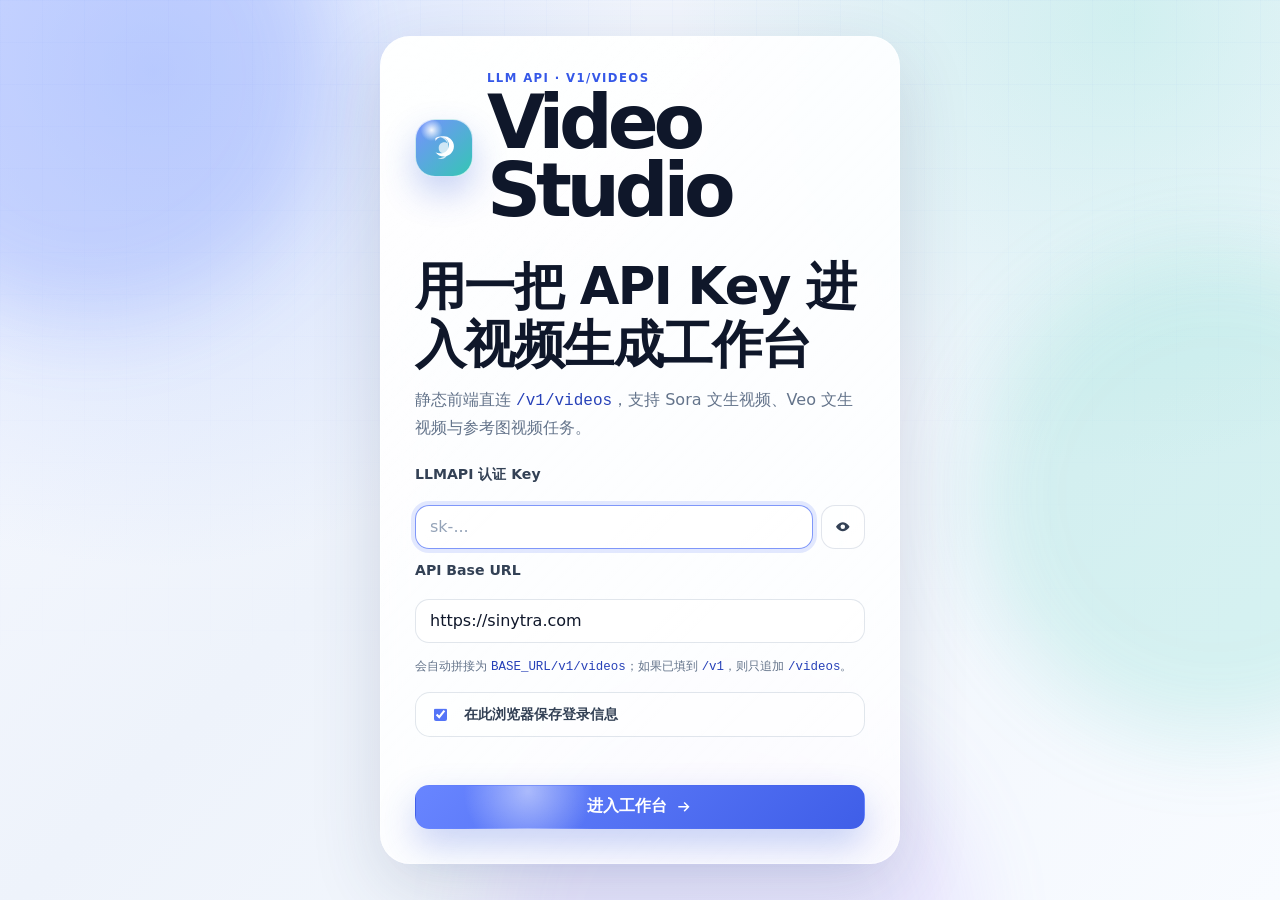
==== index.html @ 38dd2fe5 "Initial standalone video studio" ====
<!doctype html>
<html lang="zh-CN">
  <head>
    <meta charset="UTF-8" />
    <meta name="viewport" content="width=device-width, initial-scale=1.0" />
    <meta http-equiv="Cache-Control" content="no-store" />
    <meta http-equiv="Pragma" content="no-cache" />
    <title>工作台 · LLM Video Studio</title>
    <link rel="stylesheet" href="./styles.css" />
  </head>
  <body>
    <div class="ambient ambient-a" aria-hidden="true"></div>
    <div class="ambient ambient-b" aria-hidden="true"></div>
    <div class="ambient ambient-c" aria-hidden="true"></div>

    <section id="appView" class="app-view">
      <header class="topbar glass-panel">
        <div class="topbar-brand">
          <span class="brand-mark small" aria-hidden="true">
            <svg viewBox="0 0 24 24" role="img">
              <path d="M5.4 7.2c2.4-3.7 7.6-4.4 10.9-1.5 3.4 2.9 3.4 8.1 0 11-3.3 2.9-8.5 2.2-10.9-1.5 2.6 1.7 6.1 1.3 8.2-.9 2.2-2.3 2.2-5.9 0-8.2-2.1-2.2-5.6-2.6-8.2-.9Z" />
              <path d="M7.8 12.1c0-2.2 1.8-4 4-4 1.1 0 2.1.4 2.8 1.1a5.3 5.3 0 0 0-7.4-4.8A7.5 7.5 0 1 1 7.2 20a5.3 5.3 0 0 0 7.4-4.8 4 4 0 0 1-6.8-3.1Z" opacity=".72" />
            </svg>
          </span>
          <div>
            <strong>LLM Video Studio</strong>
            <span id="maskedKey">sk-****</span>
          </div>
        </div>

        <nav class="mode-tabs" aria-label="页面导航">
          <button class="tab-button active" type="button" data-scroll-target="workspace">生成</button>
          <button class="tab-button" type="button" data-scroll-target="historySection">任务</button>
          <button class="tab-button" type="button" data-scroll-target="apiSection">API</button>
        </nav>

        <div class="topbar-actions">
          <label class="sr-only" for="appBaseUrlInput">API Base URL</label>
          <input id="appBaseUrlInput" class="inline-input" type="url" />
          <button id="saveSettingsButton" class="ghost-button" type="button">保存</button>
          <button id="logoutButton" class="ghost-button strong" type="button">退出</button>
        </div>
      </header>

      <main id="workspace" class="workspace">
        <aside class="glass-panel panel config-panel reveal delay-1">
          <div class="panel-head">
            <div>
              <p class="eyebrow">Settings</p>
              <h2>模型与参数</h2>
            </div>
            <span id="endpointBadge" class="status-chip">/v1/videos</span>
          </div>

          <form id="videoForm" class="video-form">
            <div class="field">
              <label for="modelSelect">模型</label>
              <select id="modelSelect" name="model"></select>
            </div>

            <div class="field">
              <span class="label-text">任务类型</span>
              <div class="segmented" role="radiogroup" aria-label="任务类型">
                <label>
                  <input type="radio" name="type" value="1" checked />
                  <span>文生视频</span>
                </label>
                <label>
                  <input type="radio" name="type" value="2" />
                  <span>首尾帧</span>
                </label>
                <label>
                  <input type="radio" name="type" value="3" />
                  <span>参考图</span>
                </label>
              </div>
            </div>

            <div class="field-grid">
              <div class="field">
                <label for="aspectRatioSelect">比例</label>
                <select id="aspectRatioSelect" name="aspect_ratio">
                  <option value="16:9">16:9</option>
                  <option value="9:16">9:16</option>
                  <option value="1:1">1:1</option>
                  <option value="4:3">4:3</option>
                  <option value="3:4">3:4</option>
                  <option value="21:9">21:9</option>
                </select>
              </div>
              <div class="field">
                <label for="secondsSelect">时长</label>
                <select id="secondsSelect" name="seconds">
                  <option value="4">4 秒</option>
                  <option value="6" selected>6 秒</option>
                  <option value="8">8 秒</option>
                  <option value="12">12 秒</option>
                </select>
              </div>
            </div>

            <div class="field-grid">
              <div class="field">
                <label for="sizeInput">尺寸 size</label>
                <input id="sizeInput" name="size" type="text" placeholder="1280x720" />
              </div>
              <div class="field">
                <label for="pollIntervalInput">轮询间隔</label>
                <select id="pollIntervalInput">
                  <option value="3000">3 秒</option>
                  <option value="5000" selected>5 秒</option>
                  <option value="8000">8 秒</option>
                </select>
              </div>
            </div>

            <label class="switch-row" for="audioToggle">
              <span>
                <strong>生成音频</strong>
                <small>Sora 使用 generateAudio，Veo 使用 generate_audio</small>
              </span>
              <input id="audioToggle" name="audio" type="checkbox" />
            </label>

            <div id="imageFields" class="field image-fields" hidden>
              <div class="field-head">
                <label id="imageFieldsTitle">参考图片</label>
                <span id="uploadEndpointHint" class="upload-endpoint"></span>
              </div>
              <div id="imageUploadGrid" class="image-upload-grid">
                <div class="upload-box" data-upload-slot="reference" hidden>
                  <input id="referenceImageInput" class="sr-only" type="file" accept="image/*" data-upload-input="reference" />
                  <label class="upload-drop" for="referenceImageInput">
                    <span class="upload-preview" aria-hidden="true">
                      <img alt="" data-upload-preview="reference" hidden />
                    </span>
                    <span class="upload-copy">
                      <strong data-upload-title="reference">参考图</strong>
                      <small data-upload-meta="reference">点击上传图片</small>
                    </span>
                  </label>
                  <button class="ghost-button compact delete-upload" type="button" data-clear-slot="reference" aria-label="删除参考图">删除</button>
                </div>

                <div class="upload-box" data-upload-slot="first" hidden>
                  <input id="firstFrameInput" class="sr-only" type="file" accept="image/*" data-upload-input="first" />
                  <label class="upload-drop" for="firstFrameInput">
                    <span class="upload-preview" aria-hidden="true">
                      <img alt="" data-upload-preview="first" hidden />
                    </span>
                    <span class="upload-copy">
                      <strong data-upload-title="first">首帧</strong>
                      <small data-upload-meta="first">点击上传首帧图片</small>
                    </span>
                  </label>
                  <button class="ghost-button compact delete-upload" type="button" data-clear-slot="first" aria-label="删除首帧图片">删除</button>
                </div>

                <div class="upload-box" data-upload-slot="last" hidden>
                  <input id="lastFrameInput" class="sr-only" type="file" accept="image/*" data-upload-input="last" />
                  <label class="upload-drop" for="lastFrameInput">
                    <span class="upload-preview" aria-hidden="true">
                      <img alt="" data-upload-preview="last" hidden />
                    </span>
                    <span class="upload-copy">
                      <strong data-upload-title="last">尾帧</strong>
                      <small data-upload-meta="last">点击上传尾帧图片</small>
                    </span>
                  </label>
                  <button class="ghost-button compact delete-upload" type="button" data-clear-slot="last" aria-label="删除尾帧图片">删除</button>
                </div>
              </div>
              <p class="field-hint">图片会先上传到当前服务的上传 API，视频任务中只提交服务器返回的图片 URL。</p>
            </div>

            <div class="field">
              <label for="negativePromptInput">负面提示词</label>
              <input id="negativePromptInput" name="negative_prompt" type="text" placeholder="blur, distortion, low quality" />
            </div>
          </form>
        </aside>

        <section class="glass-panel panel prompt-panel reveal delay-2">
          <div class="panel-head">
            <div>
              <p class="eyebrow">Prompt</p>
              <h2>创意描述</h2>
            </div>
          </div>

          <label class="sr-only" for="promptInput">视频描述</label>
          <textarea
            id="promptInput"
            name="prompt"
            placeholder="描述镜头、主体、运动、光线与氛围..."
            spellcheck="false"
          >A tracking shot through a futuristic train station, glass reflections, soft neon light, cinematic depth of field</textarea>

          <div class="submit-row">
            <button id="generateButton" class="primary-button wide" type="button">
              <span>开始生成</span>
              <svg viewBox="0 0 24 24" aria-hidden="true">
                <path d="m11 4 1.7 4.8L17.5 10l-4.8 1.7L11 16.5l-1.7-4.8L4.5 10l4.8-1.2L11 4Zm6.2 8.8.9 2.4 2.4.8-2.4.9-.9 2.4-.8-2.4-2.4-.9 2.4-.8.8-2.4Z" />
              </svg>
            </button>
            <button id="copyPayloadButton" class="ghost-button" type="button">复制 JSON</button>
          </div>

          <section id="apiSection" class="api-preview">
            <div class="section-title">
              <h3>请求体预览</h3>
              <span id="payloadMode">Veo 字段</span>
            </div>
            <pre><code id="payloadPreview">{}</code></pre>
          </section>
        </section>

        <aside class="glass-panel panel result-panel reveal delay-3">
          <div class="panel-head">
            <div>
              <p class="eyebrow">Result</p>
              <h2>生成结果</h2>
            </div>
            <button id="clearResultButton" class="link-button" type="button">清空</button>
          </div>

          <div id="resultStage" class="video-stage">
            <div id="resultEmpty" class="result-empty">
              <svg viewBox="0 0 120 120" aria-hidden="true">
                <path d="M21 34c0-8.3 6.7-15 15-15h48c8.3 0 15 6.7 15 15v52c0 8.3-6.7 15-15 15H36c-8.3 0-15-6.7-15-15V34Z" />
                <path d="m45 43 29 17-29 17V43Z" />
              </svg>
              <p>创建任务后，视频 URL 与轮询状态会显示在这里。</p>
            </div>
            <video id="resultVideo" controls playsinline hidden></video>
            <div id="resultWaiting" class="result-waiting" hidden>
              <svg viewBox="0 0 120 120" aria-hidden="true">
                <path d="M21 34c0-8.3 6.7-15 15-15h48c8.3 0 15 6.7 15 15v52c0 8.3-6.7 15-15 15H36c-8.3 0-15-6.7-15-15V34Z" />
                <path d="m45 43 29 17-29 17V43Z" />
              </svg>
              <p>任务已创建，正在等待视频 URL。</p>
            </div>
          </div>

          <div id="resultContent" class="result-content" hidden>
            <div class="task-status">
              <span id="taskStatusChip" class="status-chip">queued</span>
              <span id="taskIdText"></span>
            </div>
            <div class="progress-track" aria-label="任务进度">
              <span id="progressBar"></span>
            </div>
            <div id="resultLinks" class="result-links"></div>
            <pre class="response-box"><code id="responseJson">{}</code></pre>
            <div class="result-actions">
              <button id="pollButton" class="ghost-button" type="button">刷新任务</button>
              <button id="copyResponseButton" class="ghost-button" type="button">复制响应</button>
            </div>
          </div>

          <p id="requestError" class="form-error" role="alert"></p>
        </aside>
      </main>

      <section id="historySection" class="glass-panel history-panel reveal delay-2">
        <div class="panel-head">
          <div>
            <p class="eyebrow">Queue</p>
            <h2>最近任务</h2>
          </div>
          <div class="history-actions">
            <button id="refreshAllButton" class="link-button" type="button">刷新进行中</button>
            <button id="clearHistoryButton" class="link-button danger" type="button">清空记录</button>
          </div>
        </div>
        <div id="historyList" class="history-list"></div>
      </section>
    </section>

    <script src="./video-studio.js?v=20260528-1710"></script>
  </body>
</html>
---- styles.css ----
:root {
  color-scheme: light;
  --ink: #0f172a;
  --ink-soft: #334155;
  --muted: #64748b;
  --line: rgba(120, 140, 170, 0.22);
  --line-strong: rgba(80, 100, 130, 0.28);
  --glass: rgba(255, 255, 255, 0.64);
  --glass-strong: rgba(255, 255, 255, 0.82);
  --accent: #5474f7;
  --accent-strong: #3558e8;
  --accent-soft: rgba(84, 116, 247, 0.14);
  --green: #16a36f;
  --red: #dc2626;
  --amber: #b7791f;
  --shadow: 0 24px 70px rgba(44, 62, 98, 0.16);
  --shadow-soft: 0 16px 50px rgba(44, 62, 98, 0.1);
  --radius-xl: 30px;
  --radius-lg: 22px;
  --radius-md: 15px;
  --header-height: 84px;
  font-family:
    Inter, ui-sans-serif, system-ui, -apple-system, BlinkMacSystemFont, "Segoe UI",
    "PingFang SC", "Hiragino Sans GB", "Microsoft YaHei", sans-serif;
}

* {
  box-sizing: border-box;
}

html {
  scroll-behavior: smooth;
}

body {
  min-width: 320px;
  min-height: 100svh;
  margin: 0;
  color: var(--ink);
  background:
    radial-gradient(circle at 12% 8%, rgba(150, 180, 255, 0.38), transparent 31rem),
    radial-gradient(circle at 88% 2%, rgba(108, 222, 201, 0.24), transparent 28rem),
    linear-gradient(135deg, #f7f9ff 0%, #eef3fb 42%, #f8fbff 100%);
  overflow-x: hidden;
}

body::before {
  position: fixed;
  inset: 0;
  z-index: -3;
  pointer-events: none;
  content: "";
  background-image:
    linear-gradient(rgba(84, 116, 247, 0.035) 1px, transparent 1px),
    linear-gradient(90deg, rgba(84, 116, 247, 0.035) 1px, transparent 1px);
  background-size: 42px 42px;
  mask-image: linear-gradient(to bottom, rgba(0, 0, 0, 0.7), transparent 78%);
}

button,
input,
select,
textarea {
  font: inherit;
}

button,
select {
  cursor: pointer;
}

button:disabled,
input:disabled,
select:disabled,
textarea:disabled {
  cursor: not-allowed;
  opacity: 0.62;
}

input,
select,
textarea {
  width: 100%;
  min-height: 44px;
  border: 1px solid var(--line);
  border-radius: 14px;
  color: var(--ink);
  background: rgba(255, 255, 255, 0.72);
  outline: none;
  box-shadow: inset 0 1px 0 rgba(255, 255, 255, 0.84);
  transition:
    border-color 180ms ease,
    box-shadow 180ms ease,
    background 180ms ease;
}

input,
select {
  padding: 0 14px;
}

textarea {
  min-height: 390px;
  padding: 20px;
  line-height: 1.75;
  resize: vertical;
}

input::placeholder,
textarea::placeholder {
  color: #94a3b8;
}

input:focus-visible,
select:focus-visible,
textarea:focus-visible,
button:focus-visible {
  border-color: rgba(84, 116, 247, 0.75);
  box-shadow: 0 0 0 4px rgba(84, 116, 247, 0.16);
}

label,
.label-text {
  display: inline-flex;
  align-items: center;
  gap: 8px;
  margin-bottom: 8px;
  color: var(--ink-soft);
  font-size: 0.88rem;
  font-weight: 700;
}

code,
pre {
  font-family:
    "SFMono-Regular", Consolas, "Liberation Mono", Menlo, ui-monospace, monospace;
}

code {
  color: #2741b8;
}

pre {
  margin: 0;
  white-space: pre-wrap;
  word-break: break-word;
}

svg {
  display: block;
  width: 1.1em;
  height: 1.1em;
  fill: currentColor;
}

.ambient {
  position: fixed;
  z-index: -2;
  width: 38vmax;
  height: 38vmax;
  border-radius: 999px;
  filter: blur(42px);
  opacity: 0.55;
  transform: translate3d(0, 0, 0);
  animation: floatOrb 15s ease-in-out infinite alternate;
}

.ambient-a {
  top: -13vmax;
  left: -12vmax;
  background: rgba(100, 132, 255, 0.42);
}

.ambient-b {
  right: -14vmax;
  bottom: 18%;
  background: rgba(85, 208, 188, 0.36);
  animation-delay: -4s;
}

.ambient-c {
  right: 24%;
  bottom: -22vmax;
  background: rgba(170, 132, 255, 0.28);
  animation-delay: -8s;
}

.glass-panel,
.login-shell {
  position: relative;
  border: 1px solid rgba(255, 255, 255, 0.58);
  background:
    linear-gradient(135deg, rgba(255, 255, 255, 0.84), rgba(255, 255, 255, 0.52)),
    var(--glass);
  box-shadow: var(--shadow);
  backdrop-filter: blur(24px) saturate(145%);
  -webkit-backdrop-filter: blur(24px) saturate(145%);
}

.glass-panel::before,
.login-shell::before {
  position: absolute;
  inset: 0;
  border-radius: inherit;
  pointer-events: none;
  content: "";
  background:
    linear-gradient(120deg, rgba(255, 255, 255, 0.82), transparent 34%),
    radial-gradient(circle at 18% 0%, rgba(255, 255, 255, 0.9), transparent 28%);
  opacity: 0.56;
}

.glass-panel > *,
.login-shell > * {
  position: relative;
}

.login-view {
  display: grid;
  min-height: 100svh;
  padding: 32px;
  place-items: center;
}

.login-shell {
  width: min(520px, 100%);
  padding: 34px;
  border-radius: var(--radius-xl);
}

.brand-lockup,
.topbar-brand {
  display: flex;
  align-items: center;
  gap: 14px;
}

.brand-mark {
  display: grid;
  width: 58px;
  height: 58px;
  flex: 0 0 auto;
  place-items: center;
  border: 1px solid rgba(255, 255, 255, 0.7);
  border-radius: 20px;
  color: white;
  background:
    radial-gradient(circle at 28% 18%, rgba(255, 255, 255, 0.92), transparent 18%),
    linear-gradient(135deg, #7791ff, #34c6b4);
  box-shadow: 0 16px 34px rgba(55, 89, 218, 0.28);
}

.brand-mark svg {
  width: 33px;
  height: 33px;
}

.brand-mark.small {
  width: 44px;
  height: 44px;
  border-radius: 15px;
}

.brand-mark.small svg {
  width: 25px;
  height: 25px;
}

.eyebrow {
  margin: 0 0 4px;
  color: var(--accent-strong);
  font-size: 0.73rem;
  font-weight: 800;
  letter-spacing: 0.12em;
  text-transform: uppercase;
}

h1,
h2,
h3,
p {
  margin-top: 0;
}

h1 {
  margin-bottom: 0;
  font-size: clamp(2.2rem, 7vw, 4.7rem);
  line-height: 0.9;
  letter-spacing: -0.07em;
}

h2 {
  margin-bottom: 0;
  font-size: clamp(1.2rem, 2vw, 1.55rem);
  line-height: 1.12;
  letter-spacing: -0.03em;
}

h3 {
  margin-bottom: 0;
  font-size: 1rem;
}

.login-copy {
  margin: 34px 0 24px;
}

.login-copy h2 {
  max-width: 9.5em;
  margin-bottom: 14px;
  font-size: clamp(2rem, 6vw, 3.2rem);
}

.login-copy p,
.field-hint,
.result-empty p {
  color: var(--muted);
  line-height: 1.65;
}

.auth-form {
  display: grid;
  gap: 13px;
}

.secret-field,
.image-row {
  display: flex;
  gap: 8px;
}

.secret-field input,
.image-row input {
  min-width: 0;
}

.check-row,
.switch-row {
  display: flex;
  align-items: center;
  justify-content: space-between;
  gap: 14px;
  margin: 2px 0;
  padding: 12px 14px;
  border: 1px solid var(--line);
  border-radius: var(--radius-md);
  color: var(--ink-soft);
  background: rgba(255, 255, 255, 0.48);
}

.check-row {
  justify-content: flex-start;
  cursor: pointer;
}

.check-row input,
.switch-row input {
  width: auto;
  min-height: auto;
  accent-color: var(--accent);
}

.switch-row small {
  display: block;
  margin-top: 3px;
  color: var(--muted);
  font-size: 0.78rem;
  font-weight: 500;
}

.primary-button,
.ghost-button,
.link-button,
.tab-button,
.prompt-chip {
  display: inline-flex;
  min-height: 44px;
  align-items: center;
  justify-content: center;
  gap: 8px;
  border: 1px solid transparent;
  border-radius: 14px;
  font-weight: 800;
  text-decoration: none;
  transition:
    transform 180ms ease,
    border-color 180ms ease,
    background 180ms ease,
    box-shadow 180ms ease,
    color 180ms ease;
}

.primary-button {
  padding: 0 20px;
  color: white;
  background:
    radial-gradient(circle at 25% 12%, rgba(255, 255, 255, 0.48), transparent 19%),
    linear-gradient(135deg, #6885ff, #3f5ee8);
  box-shadow: 0 16px 36px rgba(55, 89, 218, 0.28);
}

.primary-button:hover:not(:disabled) {
  transform: translateY(-1px);
  box-shadow: 0 20px 42px rgba(55, 89, 218, 0.34);
}

.primary-button.wide {
  flex: 1 1 auto;
}

.ghost-button {
  padding: 0 15px;
  color: var(--ink-soft);
  background: rgba(255, 255, 255, 0.58);
  border-color: rgba(130, 148, 176, 0.24);
}

.ghost-button:hover:not(:disabled),
.prompt-chip:hover,
.tab-button:hover,
.link-button:hover {
  border-color: rgba(84, 116, 247, 0.32);
  color: var(--accent-strong);
  background: rgba(255, 255, 255, 0.82);
}

.ghost-button.strong {
  color: var(--ink);
}

.ghost-button.compact {
  width: 44px;
  min-width: 44px;
  padding: 0;
}

.link-button {
  min-height: 36px;
  padding: 0 10px;
  border-color: transparent;
  color: var(--accent-strong);
  background: transparent;
  font-size: 0.9rem;
}

.link-button.danger {
  color: var(--red);
}

.form-error {
  min-height: 1.35em;
  margin: 0;
  color: var(--red);
  font-size: 0.9rem;
  font-weight: 700;
  line-height: 1.5;
}

.app-view {
  min-height: 100svh;
  padding: 14px 14px 34px;
}

.topbar {
  position: sticky;
  top: 12px;
  z-index: 20;
  display: grid;
  grid-template-columns: minmax(230px, 1fr) auto minmax(300px, 1.3fr);
  min-height: var(--header-height);
  align-items: center;
  gap: 18px;
  max-width: 1720px;
  margin: 0 auto 18px;
  padding: 16px 18px;
  border-radius: 24px;
}

.topbar-brand strong,
.topbar-brand span {
  display: block;
}

.topbar-brand span {
  margin-top: 2px;
  color: var(--muted);
  font-size: 0.82rem;
}

.mode-tabs {
  display: flex;
  gap: 6px;
  padding: 6px;
  border: 1px solid var(--line);
  border-radius: 18px;
  background: rgba(226, 232, 240, 0.34);
}

.tab-button {
  min-height: 40px;
  padding: 0 18px;
  color: var(--muted);
  background: transparent;
}

.tab-button.active {
  color: var(--accent-strong);
  background: rgba(255, 255, 255, 0.8);
  box-shadow: 0 10px 22px rgba(47, 64, 100, 0.08);
}

.topbar-actions {
  display: grid;
  grid-template-columns: 1fr auto auto;
  gap: 8px;
}

.inline-input {
  min-height: 40px;
}

.workspace {
  display: grid;
  grid-template-columns: minmax(300px, 410px) minmax(360px, 1fr) minmax(310px, 470px);
  gap: 18px;
  max-width: 1720px;
  margin: 0 auto;
}

.panel {
  min-height: calc(100svh - var(--header-height) - 78px);
  padding: 20px;
  border-radius: var(--radius-lg);
}

.panel-head,
.field-head,
.section-title,
.history-actions,
.result-actions {
  display: flex;
  align-items: center;
  justify-content: space-between;
  gap: 12px;
}

.panel-head {
  margin-bottom: 18px;
  padding-bottom: 14px;
  border-bottom: 1px solid var(--line);
}

.video-form {
  display: grid;
  gap: 16px;
}

.field {
  display: grid;
}

.field-grid {
  display: grid;
  grid-template-columns: 1fr 1fr;
  gap: 12px;
}

.field-hint {
  margin: 0;
  font-size: 0.78rem;
}

.segmented {
  display: grid;
  grid-template-columns: repeat(3, 1fr);
  gap: 4px;
  padding: 5px;
  border-radius: 15px;
  background: rgba(226, 232, 240, 0.62);
}

.segmented label {
  display: block;
  margin: 0;
  cursor: pointer;
}

.segmented input {
  position: absolute;
  width: 1px;
  height: 1px;
  min-height: 1px;
  opacity: 0;
}

.segmented span {
  display: grid;
  min-height: 39px;
  place-items: center;
  border-radius: 11px;
  color: var(--muted);
  font-size: 0.84rem;
  font-weight: 800;
  transition:
    color 180ms ease,
    background 180ms ease,
    box-shadow 180ms ease;
}

.segmented input:checked + span {
  color: white;
  background: #1f2937;
  box-shadow: 0 10px 22px rgba(15, 23, 42, 0.18);
}

.segmented input:focus-visible + span {
  box-shadow: 0 0 0 4px rgba(84, 116, 247, 0.16);
}

.image-fields {
  gap: 8px;
}

.image-list {
  display: grid;
  gap: 8px;
}

.upload-endpoint {
  max-width: 190px;
  overflow: hidden;
  color: var(--muted);
  font-size: 0.74rem;
  font-weight: 700;
  text-overflow: ellipsis;
  white-space: nowrap;
}

.image-upload-grid {
  display: grid;
  gap: 10px;
}

.upload-box {
  display: grid;
  grid-template-columns: 1fr auto;
  align-items: stretch;
  gap: 8px;
}

.upload-drop {
  display: grid;
  grid-template-columns: 78px 1fr;
  min-height: 96px;
  align-items: center;
  gap: 14px;
  margin: 0;
  padding: 10px;
  border: 1px dashed rgba(84, 116, 247, 0.36);
  border-radius: 18px;
  background: rgba(255, 255, 255, 0.52);
  cursor: pointer;
  transition:
    border-color 180ms ease,
    background 180ms ease,
    box-shadow 180ms ease;
}

.upload-drop:hover {
  border-color: rgba(84, 116, 247, 0.62);
  background: rgba(255, 255, 255, 0.82);
  box-shadow: var(--shadow-soft);
}

.upload-preview {
  display: grid;
  width: 76px;
  height: 76px;
  place-items: center;
  overflow: hidden;
  border-radius: 16px;
  color: rgba(84, 116, 247, 0.48);
  background:
    linear-gradient(135deg, rgba(84, 116, 247, 0.16), rgba(52, 198, 180, 0.12)),
    rgba(255, 255, 255, 0.56);
}

.upload-preview::before {
  content: "";
  width: 28px;
  height: 28px;
  border: 2px solid currentColor;
  border-radius: 8px;
  box-shadow: inset 10px -8px 0 rgba(84, 116, 247, 0.12);
}

.upload-preview.has-image::before {
  content: none;
}

.upload-preview img {
  width: 100%;
  height: 100%;
  object-fit: cover;
}

.upload-copy {
  display: grid;
  gap: 5px;
  min-width: 0;
}

.upload-copy strong,
.upload-copy small {
  overflow: hidden;
  text-overflow: ellipsis;
  white-space: nowrap;
}

.upload-copy small {
  color: var(--muted);
  font-size: 0.8rem;
  font-weight: 600;
}

.delete-upload {
  width: auto;
  min-width: 58px;
  padding: 0 10px;
}

.prompt-panel {
  display: grid;
  grid-template-rows: auto minmax(300px, 1fr) auto auto;
}

.prompt-tools {
  display: flex;
  flex-wrap: wrap;
  gap: 8px;
  margin: 12px 0 16px;
}

.prompt-chip {
  min-height: 38px;
  padding: 0 13px;
  color: var(--ink-soft);
  background: rgba(255, 255, 255, 0.52);
  border-color: var(--line);
  font-size: 0.86rem;
}

.submit-row {
  display: flex;
  gap: 10px;
  margin-bottom: 16px;
}

.api-preview,
.response-box {
  border: 1px solid rgba(15, 23, 42, 0.06);
  border-radius: 18px;
  background: rgba(15, 23, 42, 0.88);
  box-shadow: inset 0 1px 0 rgba(255, 255, 255, 0.08);
}

.api-preview {
  overflow: hidden;
}

.section-title {
  padding: 12px 14px;
  color: rgba(255, 255, 255, 0.82);
  background: rgba(255, 255, 255, 0.06);
}

.section-title span {
  color: #bfdbfe;
  font-size: 0.78rem;
  font-weight: 800;
}

.api-preview pre {
  max-height: 260px;
  overflow: auto;
  padding: 16px;
  color: #e2e8f0;
  font-size: 0.86rem;
  line-height: 1.65;
}

.result-panel {
  display: flex;
  flex-direction: column;
}

.result-empty {
  display: grid;
  width: 100%;
  height: 100%;
  min-height: 420px;
  place-items: center;
  align-content: center;
  gap: 18px;
  text-align: center;
}

.result-empty svg {
  width: 112px;
  height: 112px;
  color: rgba(84, 116, 247, 0.22);
}

.result-empty svg path:first-child {
  fill: currentColor;
}

.result-empty svg path:last-child {
  fill: rgba(84, 116, 247, 0.7);
}

.result-content {
  display: grid;
  grid-template-rows: auto auto auto auto auto;
  gap: 14px;
  margin-top: 14px;
}

.task-status {
  display: flex;
  align-items: center;
  justify-content: space-between;
  gap: 10px;
  color: var(--muted);
  font-size: 0.82rem;
}

.status-chip {
  display: inline-flex;
  min-height: 28px;
  align-items: center;
  justify-content: center;
  padding: 0 10px;
  border: 1px solid rgba(84, 116, 247, 0.18);
  border-radius: 999px;
  color: var(--accent-strong);
  background: rgba(84, 116, 247, 0.12);
  font-size: 0.78rem;
  font-weight: 800;
}

.status-chip.completed,
.status-chip.succeeded,
.status-chip.success {
  color: #047857;
  background: rgba(22, 163, 111, 0.12);
  border-color: rgba(22, 163, 111, 0.24);
}

.status-chip.failed,
.status-chip.error,
.status-chip.cancelled {
  color: #b91c1c;
  background: rgba(220, 38, 38, 0.1);
  border-color: rgba(220, 38, 38, 0.2);
}

.progress-track {
  width: 100%;
  height: 9px;
  overflow: hidden;
  border-radius: 999px;
  background: rgba(148, 163, 184, 0.22);
}

.progress-track span {
  display: block;
  width: 0;
  height: 100%;
  border-radius: inherit;
  background: linear-gradient(90deg, #6b86ff, #34c6b4);
  transition: width 260ms ease;
}

.video-stage {
  display: grid;
  flex: 1;
  min-height: 420px;
  place-items: center;
  overflow: hidden;
  border: 1px solid var(--line);
  border-radius: 22px;
  background:
    radial-gradient(circle at 50% 10%, rgba(84, 116, 247, 0.12), transparent 45%),
    rgba(255, 255, 255, 0.4);
}

#resultVideo {
  width: 100%;
  height: 100%;
  max-height: 560px;
  border: 0;
  border-radius: 18px;
  background: #0f172a;
  box-shadow: var(--shadow-soft);
  object-fit: contain;
}

.result-waiting {
  display: grid;
  place-items: center;
  gap: 14px;
  padding: 24px;
  color: var(--muted);
  text-align: center;
}

.result-waiting svg {
  width: 96px;
  height: 96px;
  color: rgba(84, 116, 247, 0.2);
}

.result-waiting svg path:first-child {
  fill: currentColor;
}

.result-waiting svg path:last-child {
  fill: rgba(84, 116, 247, 0.66);
}

.result-links {
  display: grid;
  gap: 8px;
}

.result-link {
  display: flex;
  min-height: 44px;
  align-items: center;
  justify-content: space-between;
  gap: 12px;
  padding: 10px 12px;
  border: 1px solid var(--line);
  border-radius: 14px;
  color: var(--ink-soft);
  background: rgba(255, 255, 255, 0.56);
  transition:
    color 180ms ease,
    border-color 180ms ease,
    background 180ms ease;
}

.result-link:hover {
  color: var(--accent-strong);
  border-color: rgba(84, 116, 247, 0.3);
  background: rgba(255, 255, 255, 0.84);
}

.result-link a {
  min-width: 0;
  overflow: hidden;
  color: inherit;
  text-decoration: none;
  text-overflow: ellipsis;
  white-space: nowrap;
}

.result-link span {
  overflow: hidden;
  text-overflow: ellipsis;
  white-space: nowrap;
}

.response-box {
  max-height: 260px;
  overflow: auto;
  padding: 14px;
  color: #e2e8f0;
  font-size: 0.82rem;
  line-height: 1.62;
}

.history-panel {
  max-width: 1720px;
  margin: 18px auto 0;
  padding: 20px;
  border-radius: var(--radius-lg);
}

.history-list {
  display: grid;
  gap: 10px;
}

.history-empty {
  padding: 44px 14px;
  color: var(--muted);
  text-align: center;
}

.history-item {
  display: grid;
  grid-template-columns: minmax(180px, 1fr) auto auto;
  align-items: center;
  gap: 16px;
  width: 100%;
  min-height: 72px;
  padding: 13px 14px;
  border: 1px solid var(--line);
  border-radius: 18px;
  color: inherit;
  background: rgba(255, 255, 255, 0.52);
  text-align: left;
  transition:
    transform 180ms ease,
    border-color 180ms ease,
    background 180ms ease,
    box-shadow 180ms ease;
}

.history-item:hover {
  transform: translateY(-1px);
  border-color: rgba(84, 116, 247, 0.28);
  background: rgba(255, 255, 255, 0.78);
  box-shadow: var(--shadow-soft);
}

.history-title {
  min-width: 0;
}

.history-title strong,
.history-title span {
  display: block;
  overflow: hidden;
  text-overflow: ellipsis;
  white-space: nowrap;
}

.history-title strong {
  margin-bottom: 5px;
}

.history-title span,
.history-meta {
  color: var(--muted);
  font-size: 0.82rem;
}

.history-meta {
  white-space: nowrap;
}

.sr-only {
  position: absolute;
  width: 1px;
  height: 1px;
  padding: 0;
  margin: -1px;
  overflow: hidden;
  clip: rect(0, 0, 0, 0);
  white-space: nowrap;
  border: 0;
}

.reveal {
  animation: reveal 540ms cubic-bezier(0.2, 0.8, 0.2, 1) both;
}

.delay-1 {
  animation-delay: 60ms;
}

.delay-2 {
  animation-delay: 130ms;
}

.delay-3 {
  animation-delay: 200ms;
}

@keyframes reveal {
  from {
    opacity: 0;
    transform: translateY(18px) scale(0.985);
  }
  to {
    opacity: 1;
    transform: translateY(0) scale(1);
  }
}

@keyframes floatOrb {
  from {
    transform: translate3d(0, 0, 0) scale(1);
  }
  to {
    transform: translate3d(3vw, -2vh, 0) scale(1.08);
  }
}

@media (max-width: 1240px) {
  .topbar {
    grid-template-columns: 1fr;
  }

  .topbar-actions {
    grid-template-columns: 1fr auto auto;
  }

  .workspace {
    grid-template-columns: minmax(300px, 0.88fr) minmax(360px, 1.12fr);
  }

  .result-panel {
    grid-column: 1 / -1;
    min-height: auto;
  }

  .result-empty {
    min-height: 260px;
  }
}

@media (max-width: 820px) {
  :root {
    --header-height: 72px;
  }

  .login-view,
  .app-view {
    padding: 10px;
  }

  .login-shell {
    padding: 24px;
  }

  .login-copy h2 {
    max-width: 11em;
  }

  .topbar {
    position: relative;
    top: 0;
    margin-bottom: 12px;
    padding: 14px;
    border-radius: 22px;
  }

  .mode-tabs,
  .topbar-actions,
  .workspace,
  .field-grid,
  .submit-row,
  .history-item {
    grid-template-columns: 1fr;
  }

  .mode-tabs {
    display: grid;
  }

  .workspace {
    display: grid;
    gap: 12px;
  }

  .panel,
  .history-panel {
    min-height: auto;
    padding: 16px;
    border-radius: 20px;
  }

  textarea {
    min-height: 280px;
  }

  .segmented {
    grid-template-columns: 1fr;
  }

  .history-item {
    justify-items: stretch;
    gap: 8px;
  }

  .history-meta {
    white-space: normal;
  }
}

@media (prefers-reduced-motion: reduce) {
  *,
  *::before,
  *::after {
    scroll-behavior: auto !important;
    animation-duration: 0.01ms !important;
    animation-iteration-count: 1 !important;
    transition-duration: 0.01ms !important;
  }
}
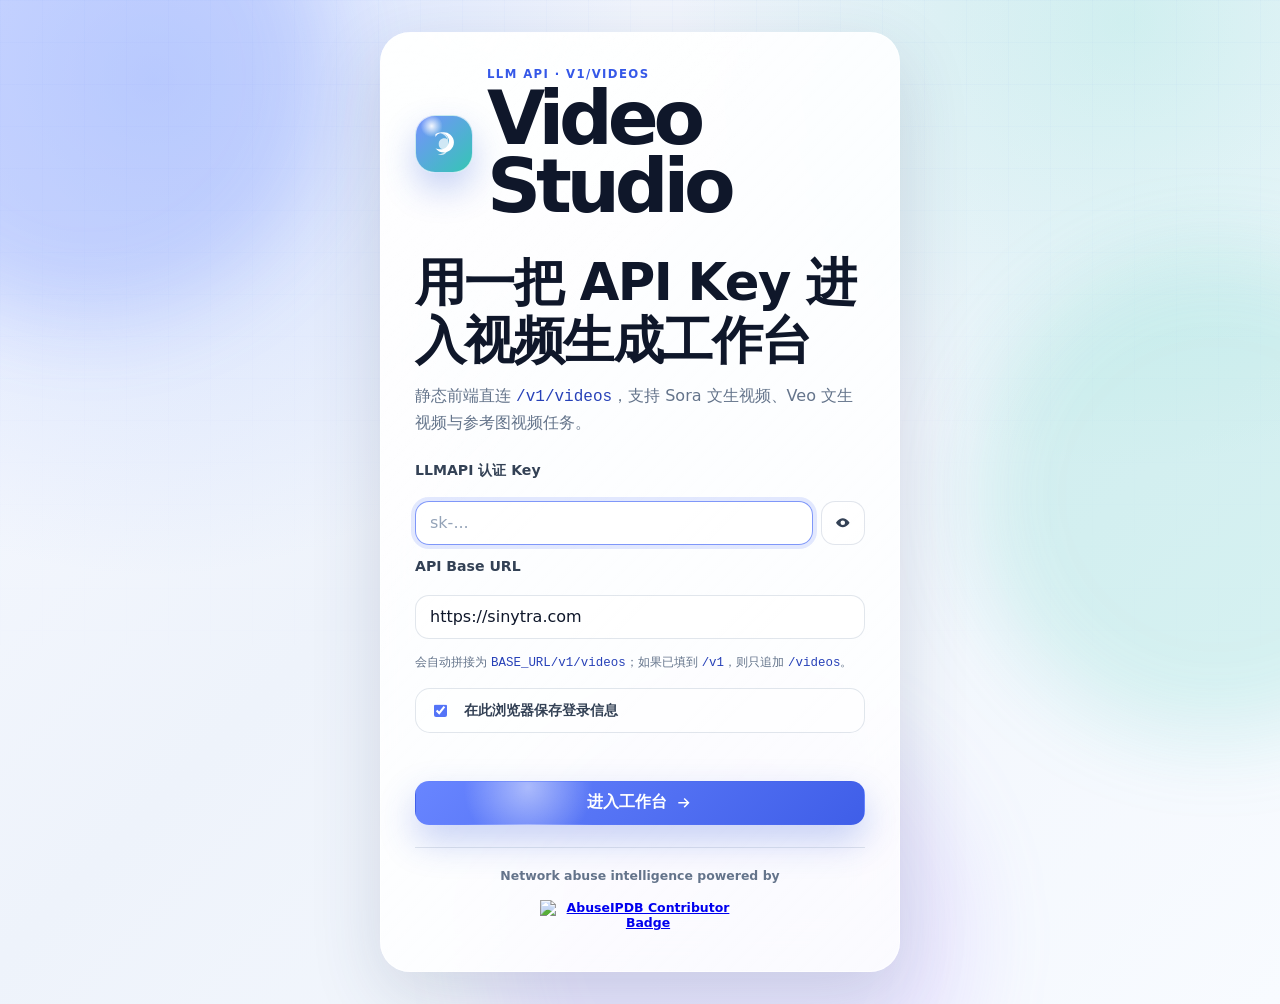
==== commit 0d8f5fb4: "Fix video playback via proxy" ====
--- a/index.html
+++ b/index.html
@@ -5,6 +5,7 @@
     <meta name="viewport" content="width=device-width, initial-scale=1.0" />
     <meta http-equiv="Cache-Control" content="no-store" />
     <meta http-equiv="Pragma" content="no-cache" />
+    <meta name="abuseipdb-verification" content="SOE6tuEK" />
     <title>工作台 · LLM Video Studio</title>
     <link rel="stylesheet" href="./styles.css" />
   </head>
@@ -125,7 +126,6 @@
             <div id="imageFields" class="field image-fields" hidden>
               <div class="field-head">
                 <label id="imageFieldsTitle">参考图片</label>
-                <span id="uploadEndpointHint" class="upload-endpoint"></span>
               </div>
               <div id="imageUploadGrid" class="image-upload-grid">
                 <div class="upload-box" data-upload-slot="reference" hidden>
@@ -139,7 +139,7 @@
                       <small data-upload-meta="reference">点击上传图片</small>
                     </span>
                   </label>
-                  <button class="ghost-button compact delete-upload" type="button" data-clear-slot="reference" aria-label="删除参考图">删除</button>
+                  <button class="delete-upload" type="button" data-clear-slot="reference" aria-label="删除参考图">删除</button>
                 </div>
 
                 <div class="upload-box" data-upload-slot="first" hidden>
@@ -153,7 +153,7 @@
                       <small data-upload-meta="first">点击上传首帧图片</small>
                     </span>
                   </label>
-                  <button class="ghost-button compact delete-upload" type="button" data-clear-slot="first" aria-label="删除首帧图片">删除</button>
+                  <button class="delete-upload" type="button" data-clear-slot="first" aria-label="删除首帧图片">删除</button>
                 </div>
 
                 <div class="upload-box" data-upload-slot="last" hidden>
@@ -167,10 +167,10 @@
                       <small data-upload-meta="last">点击上传尾帧图片</small>
                     </span>
                   </label>
-                  <button class="ghost-button compact delete-upload" type="button" data-clear-slot="last" aria-label="删除尾帧图片">删除</button>
+                  <button class="delete-upload" type="button" data-clear-slot="last" aria-label="删除尾帧图片">删除</button>
                 </div>
               </div>
-              <p class="field-hint">图片会先上传到当前服务的上传 API，视频任务中只提交服务器返回的图片 URL。</p>
+              <p class="field-hint">图片会先上传到当前网站服务器，视频任务中只提交服务器返回的公网图片 URL。</p>
             </div>
 
             <div class="field">
@@ -253,6 +253,7 @@
             <div id="resultLinks" class="result-links"></div>
             <pre class="response-box"><code id="responseJson">{}</code></pre>
             <div class="result-actions">
+              <button id="downloadVideoButton" class="ghost-button" type="button" disabled>下载视频</button>
               <button id="pollButton" class="ghost-button" type="button">刷新任务</button>
               <button id="copyResponseButton" class="ghost-button" type="button">复制响应</button>
             </div>
@@ -277,6 +278,6 @@
       </section>
     </section>
 
-    <script src="./video-studio.js?v=20260528-1710"></script>
+    <script src="./video-studio.js?v=20260607-1849"></script>
   </body>
 </html>
--- a/styles.css
+++ b/styles.css
@@ -456,6 +456,41 @@
   line-height: 1.5;
 }
 
+.abuseipdb-support {
+  display: grid;
+  justify-items: center;
+  gap: 10px;
+  margin-top: 22px;
+  padding-top: 20px;
+  border-top: 1px solid var(--line);
+  color: var(--muted);
+  font-size: 0.78rem;
+  font-weight: 700;
+  text-align: center;
+}
+
+.abuseipdb-support a {
+  display: inline-flex;
+  min-height: 44px;
+  align-items: center;
+  justify-content: center;
+  border-radius: 12px;
+  transition:
+    opacity 180ms ease,
+    transform 180ms ease;
+}
+
+.abuseipdb-support a:hover {
+  opacity: 0.86;
+  transform: translateY(-1px);
+}
+
+.abuseipdb-support img {
+  display: block;
+  max-width: 100%;
+  height: auto;
+}
+
 .app-view {
   min-height: 100svh;
   padding: 14px 14px 34px;
@@ -621,44 +656,36 @@
   gap: 8px;
 }
 
-.image-list {
-  display: grid;
-  gap: 8px;
-}
-
-.upload-endpoint {
-  max-width: 190px;
+.image-upload-grid {
+  display: grid;
+  gap: 12px;
+}
+
+.image-upload-grid[data-mode="frames"] {
+  grid-template-columns: repeat(2, minmax(0, 1fr));
+}
+
+.upload-box {
+  position: relative;
+  min-width: 0;
+}
+
+.upload-drop {
+  position: relative;
+  display: grid;
+  min-height: 164px;
+  place-items: center;
+  align-content: center;
+  gap: 10px;
+  margin: 0;
+  padding: 18px;
   overflow: hidden;
+  border: 1.5px dashed rgba(71, 85, 105, 0.45);
+  border-radius: 18px;
   color: var(--muted);
-  font-size: 0.74rem;
-  font-weight: 700;
-  text-overflow: ellipsis;
-  white-space: nowrap;
-}
-
-.image-upload-grid {
-  display: grid;
-  gap: 10px;
-}
-
-.upload-box {
-  display: grid;
-  grid-template-columns: 1fr auto;
-  align-items: stretch;
-  gap: 8px;
-}
-
-.upload-drop {
-  display: grid;
-  grid-template-columns: 78px 1fr;
-  min-height: 96px;
-  align-items: center;
-  gap: 14px;
-  margin: 0;
-  padding: 10px;
-  border: 1px dashed rgba(84, 116, 247, 0.36);
-  border-radius: 18px;
-  background: rgba(255, 255, 255, 0.52);
+  background:
+    linear-gradient(135deg, rgba(255, 255, 255, 0.52), rgba(241, 245, 249, 0.42)),
+    rgba(255, 255, 255, 0.44);
   cursor: pointer;
   transition:
     border-color 180ms ease,
@@ -667,47 +694,76 @@
 }
 
 .upload-drop:hover {
-  border-color: rgba(84, 116, 247, 0.62);
-  background: rgba(255, 255, 255, 0.82);
+  border-color: rgba(84, 116, 247, 0.64);
+  background:
+    linear-gradient(135deg, rgba(255, 255, 255, 0.74), rgba(239, 246, 255, 0.64)),
+    rgba(255, 255, 255, 0.72);
   box-shadow: var(--shadow-soft);
 }
 
 .upload-preview {
   display: grid;
-  width: 76px;
-  height: 76px;
+  width: 44px;
+  height: 44px;
   place-items: center;
   overflow: hidden;
-  border-radius: 16px;
-  color: rgba(84, 116, 247, 0.48);
-  background:
-    linear-gradient(135deg, rgba(84, 116, 247, 0.16), rgba(52, 198, 180, 0.12)),
-    rgba(255, 255, 255, 0.56);
+  border-radius: 12px;
+  color: rgba(100, 116, 139, 0.9);
+  transition:
+    inset 180ms ease,
+    width 180ms ease,
+    height 180ms ease,
+    border-radius 180ms ease;
 }
 
 .upload-preview::before {
   content: "";
-  width: 28px;
-  height: 28px;
-  border: 2px solid currentColor;
-  border-radius: 8px;
-  box-shadow: inset 10px -8px 0 rgba(84, 116, 247, 0.12);
-}
-
-.upload-preview.has-image::before {
+  width: 34px;
+  height: 34px;
+  background: currentColor;
+  -webkit-mask:
+    linear-gradient(#000 0 0) 15px 6px / 4px 20px no-repeat,
+    linear-gradient(45deg, transparent 42%, #000 43% 57%, transparent 58%) 8px 4px / 18px 18px no-repeat,
+    linear-gradient(-45deg, transparent 42%, #000 43% 57%, transparent 58%) 8px 4px / 18px 18px no-repeat,
+    linear-gradient(#000 0 0) 6px 27px / 22px 3px no-repeat,
+    linear-gradient(#000 0 0) 4px 20px / 3px 10px no-repeat,
+    linear-gradient(#000 0 0) 27px 20px / 3px 10px no-repeat;
+  mask:
+    linear-gradient(#000 0 0) 15px 6px / 4px 20px no-repeat,
+    linear-gradient(45deg, transparent 42%, #000 43% 57%, transparent 58%) 8px 4px / 18px 18px no-repeat,
+    linear-gradient(-45deg, transparent 42%, #000 43% 57%, transparent 58%) 8px 4px / 18px 18px no-repeat,
+    linear-gradient(#000 0 0) 6px 27px / 22px 3px no-repeat,
+    linear-gradient(#000 0 0) 4px 20px / 3px 10px no-repeat,
+    linear-gradient(#000 0 0) 27px 20px / 3px 10px no-repeat;
+}
+
+.upload-drop.has-image .upload-preview {
+  position: absolute;
+  inset: 0;
+  width: 100%;
+  height: 100%;
+  border-radius: inherit;
+}
+
+.upload-drop.has-image .upload-preview::before {
   content: none;
 }
 
 .upload-preview img {
   width: 100%;
   height: 100%;
-  object-fit: cover;
+  object-fit: contain;
+  background: rgba(15, 23, 42, 0.86);
 }
 
 .upload-copy {
-  display: grid;
-  gap: 5px;
+  position: relative;
+  z-index: 2;
+  display: grid;
+  gap: 6px;
   min-width: 0;
+  justify-items: center;
+  text-align: center;
 }
 
 .upload-copy strong,
@@ -723,10 +779,49 @@
   font-weight: 600;
 }
 
+.upload-drop.has-image .upload-copy {
+  align-self: end;
+  width: min(100%, 92%);
+  padding: 8px 10px;
+  border: 1px solid rgba(255, 255, 255, 0.26);
+  border-radius: 12px;
+  color: white;
+  background: rgba(15, 23, 42, 0.64);
+  backdrop-filter: blur(12px);
+  -webkit-backdrop-filter: blur(12px);
+}
+
+.upload-drop.has-image .upload-copy small {
+  color: rgba(226, 232, 240, 0.88);
+}
+
 .delete-upload {
-  width: auto;
-  min-width: 58px;
+  position: absolute;
+  top: 10px;
+  right: 10px;
+  z-index: 3;
+  min-height: 32px;
   padding: 0 10px;
+  border: 1px solid rgba(255, 255, 255, 0.28);
+  border-radius: 999px;
+  color: white;
+  background: rgba(15, 23, 42, 0.64);
+  opacity: 0;
+  pointer-events: none;
+  backdrop-filter: blur(12px);
+  -webkit-backdrop-filter: blur(12px);
+  transition:
+    opacity 180ms ease,
+    background 180ms ease;
+}
+
+.upload-box.has-file .delete-upload {
+  opacity: 1;
+  pointer-events: auto;
+}
+
+.delete-upload:hover {
+  background: rgba(220, 38, 38, 0.82);
 }
 
 .prompt-panel {
